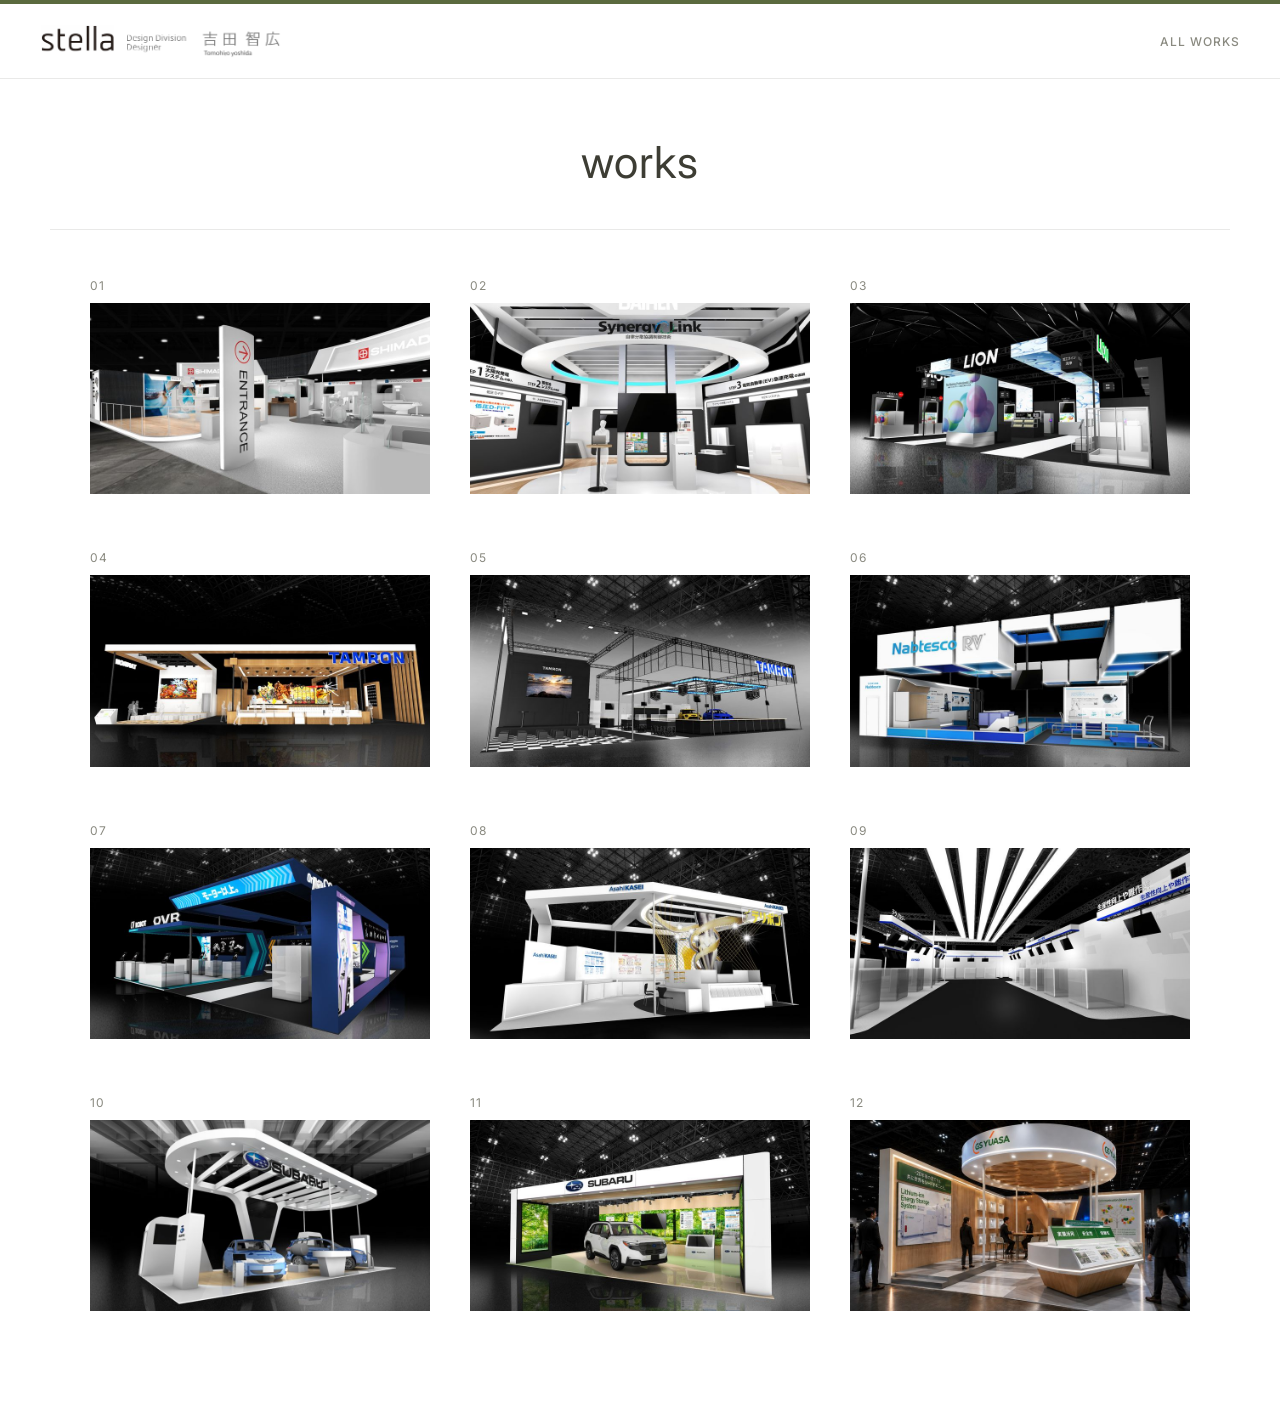
==== index.html @ 011c0888 "Add files via upload" ====
<!DOCTYPE html>
<html lang="ja">
<head>
<meta charset="UTF-8">
<meta name="viewport" content="width=device-width, initial-scale=1.0">
<title>works | STELLA</title>
<link rel="stylesheet" href="style.css">
</head>
<body>
<div class="top-bar"></div>
<header class="site-header">
  <a class="logo-link" href="index.html"><img class="logo-img" src="[data-uri]" alt="stella / Design Division Designer 吉田智広 Tomohiro Yoshida"></a>
  <a class="home-link" href="index.html">ALL WORKS</a>
</header>

<div class="page-title"><h1>works</h1></div>
<div class="works-wrap">
  <div class="works-grid">
        <a class="card" href="work-detail-01.html">
          <span class="num">01</span>
          <div class="card-media"><img src="[data-uri]" alt="ITEM2022" loading="lazy"></div>
        </a>
        <a class="card" href="work-detail-02.html">
          <span class="num">02</span>
          <div class="card-media"><img src="[data-uri]" alt="jeca - copy" loading="lazy"></div>
        </a>
        <a class="card" href="work-detail-03.html">
          <span class="num">03</span>
          <div class="card-media"><img src="[data-uri]" alt="fooma" loading="lazy"></div>
        </a>
        <a class="card" href="work-detail-04.html">
          <span class="num">04</span>
          <div class="card-media"><img src="[data-uri]" alt="cp+" loading="lazy"></div>
        </a>
        <a class="card" href="work-detail-05.html">
          <span class="num">05</span>
          <div class="card-media"><img src="[data-uri]" alt="CP+2024_1 - copy" loading="lazy"></div>
        </a>
        <a class="card" href="work-detail-06.html">
          <span class="num">06</span>
          <div class="card-media"><img src="[data-uri]" alt="A - copy" loading="lazy"></div>
        </a>
        <a class="card" href="work-detail-07.html">
          <span class="num">07</span>
          <div class="card-media"><img src="[data-uri]" alt="RTJ2024_A" loading="lazy"></div>
        </a>
        <a class="card" href="work-detail-08.html">
          <span class="num">08</span>
          <div class="card-media"><img src="[data-uri]" alt="JOA2025_A2 - copy" loading="lazy"></div>
        </a>
        <a class="card" href="work-detail-09.html">
          <span class="num">09</span>
          <div class="card-media"><img src="[data-uri]" alt="iRex2025_jissi_02_A" loading="lazy"></div>
        </a>
        <a class="card" href="work-detail-10.html">
          <span class="num">10</span>
          <div class="card-media"><img src="[data-uri]" alt="EVS_jissi_1" loading="lazy"></div>
        </a>
        <a class="card" href="work-detail-11.html">
          <span class="num">11</span>
          <div class="card-media"><img src="[data-uri]" alt="AEE2025_B" loading="lazy"></div>
        </a>
        <a class="card" href="work-detail-12.html">
          <span class="num">12</span>
          <div class="card-media"><img src="[data-uri]" alt="BJ_A" loading="lazy"></div>
        </a>
  </div>
</div>
<script src="script.js"></script>
</body>
</html>
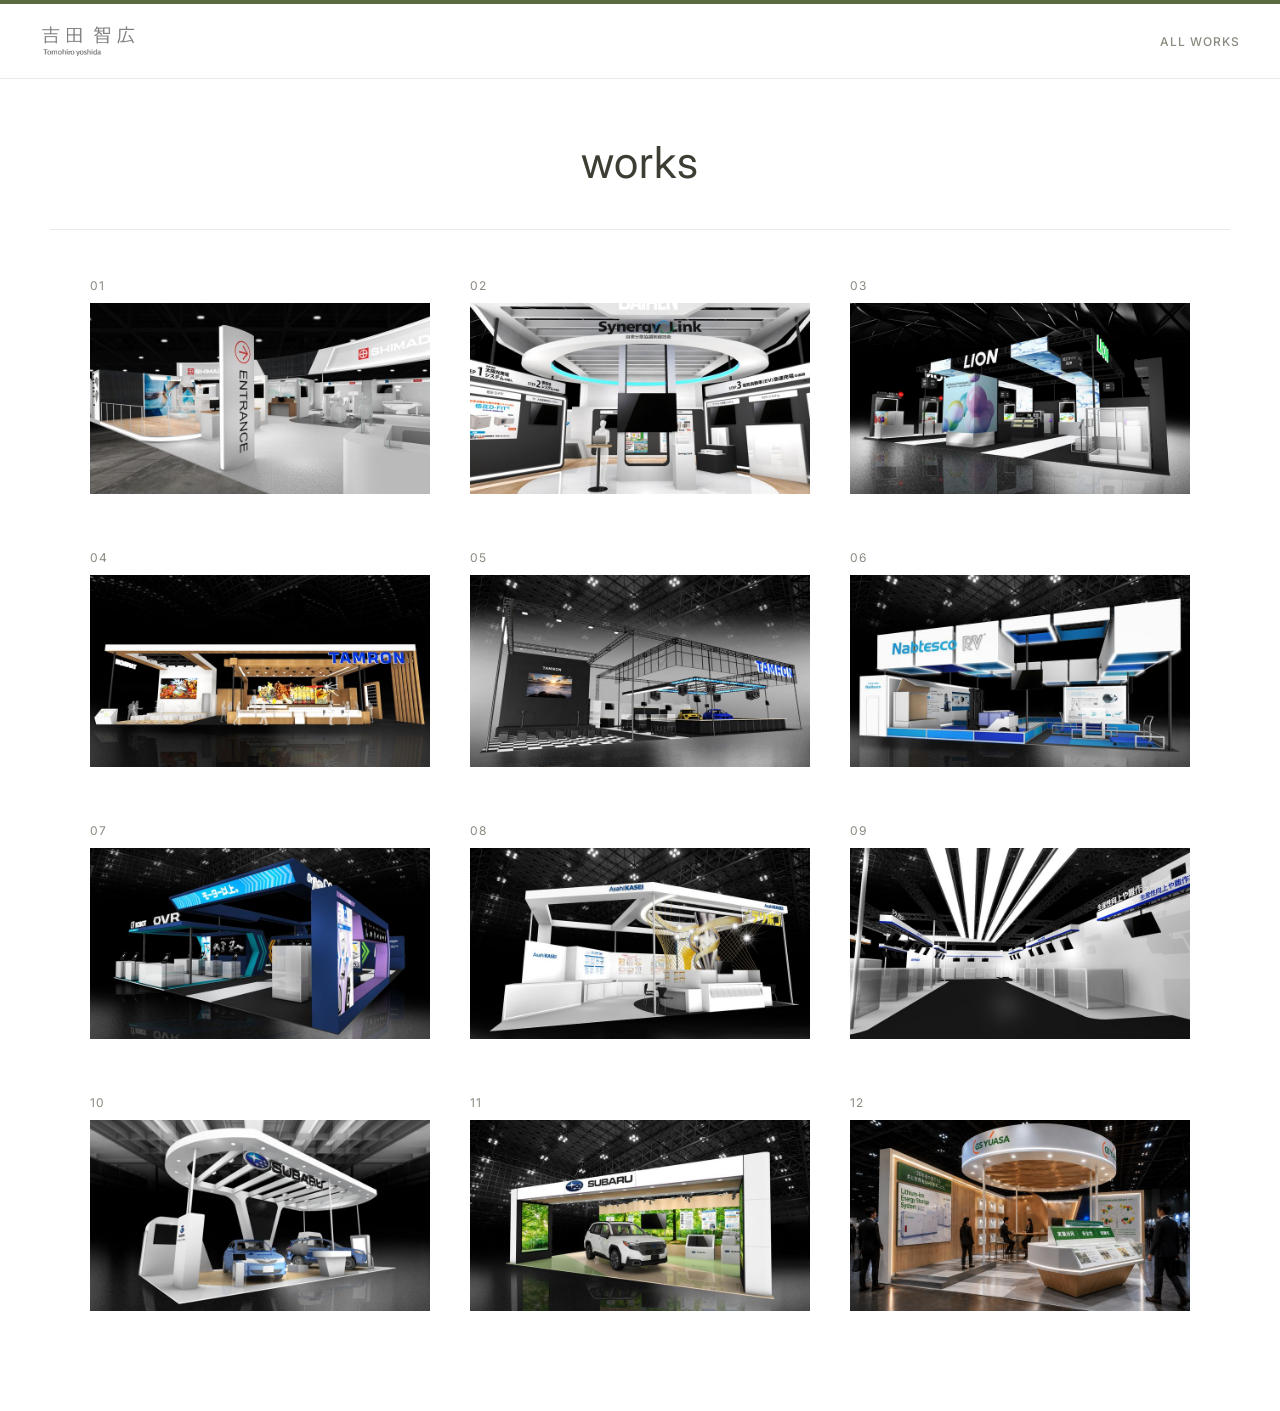
==== commit cf5a35b8: "Add files via upload" ====
--- a/index.html
+++ b/index.html
@@ -9,7 +9,7 @@
 <body>
 <div class="top-bar"></div>
 <header class="site-header">
-  <a class="logo-link" href="index.html"><img class="logo-img" src="[data-uri]" alt="stella / Design Division Designer 吉田智広 Tomohiro Yoshida"></a>
+  <a class="logo-link" href="index.html"><img class="logo-img" src="[data-uri]" alt="stella / Design Division Designer 吉田智広 Tomohiro Yoshida"></a>
   <a class="home-link" href="index.html">ALL WORKS</a>
 </header>
 
@@ -18,51 +18,51 @@
   <div class="works-grid">
         <a class="card" href="work-detail-01.html">
           <span class="num">01</span>
-          <div class="card-media"><img src="[data-uri]" alt="ITEM2022" loading="lazy"></div>
+          <div class="card-media"><img src="[data-uri]" alt="ITEM2022 SHIMADZU" loading="lazy"></div>
         </a>
         <a class="card" href="work-detail-02.html">
           <span class="num">02</span>
-          <div class="card-media"><img src="[data-uri]" alt="jeca - copy" loading="lazy"></div>
+          <div class="card-media"><img src="[data-uri]